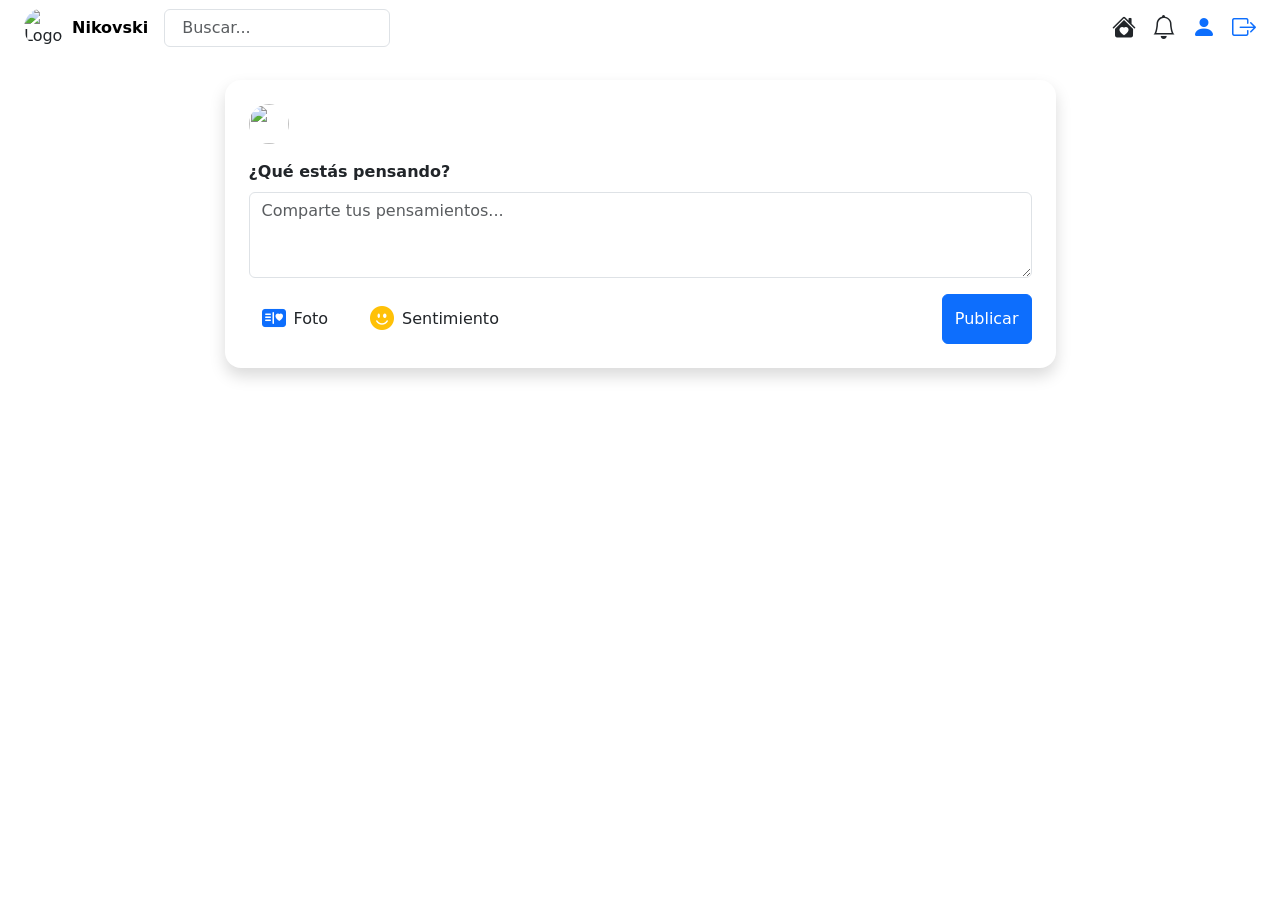
==== home.html @ c0028bb4 "moviendo htmls" ====
<!doctype html>
<html lang="en">
  <head>
    <meta charset="UTF-8" />
    <meta name="viewport" content="width=device-width, initial-scale=1.0" />
    <link
      href="https://cdn.jsdelivr.net/npm/bootstrap@5.3.8/dist/css/bootstrap.min.css"
      rel="stylesheet"
    />
    <!-- Iconos -->
    <link
      rel="stylesheet"
      href="https://cdn.jsdelivr.net/npm/bootstrap-icons@1.11.3/font/bootstrap-icons.css"
    />
    <link rel="stylesheet" href="/Primer_Modulo/style.css" />
    <title>Home</title>
  </head>
  <body>
    <!-- Barra de navegación -->
    <section>
      <nav class="navbar custom-navbar px-4">
        <img
          src="/Primer_Modulo/Imagenes/Logo.png"
          alt="Logo"
          class="rounded-circle me-2"
          width="40"
          height="40"
        />
        <span class="navbar-brand fw-bold text-pink fs-6">Nikovski</span>
        <form class="me-auto search-box">
          <input type="search" class="form-control" placeholder=" Buscar..." />
        </form>
        <div class="icons d-flex align-items-center gap-3">
          <i class="bi bi-house-heart-fill fs-4"></i>
          <i class="bi bi-bell fs-4"></i>
          <a href="/Primer_Modulo/HTML/perfil.html">
          <i class="bi bi-person-fill fs-4"></i></a>
          <a href="/Primer_Modulo/HTML/Inicio.html">
          <i class="bi bi-box-arrow-right fs-4"></i></a>
        </div>
      </nav>
    </section>
    <main>
      <!-- Contenido principal -->
      <section>
        <div class="container">
          <div class="row justify-content-center mt-4">
            <div class="col-12 col-md-6 col-lg-9">
              <div class="p-4 rounded-4 shadow bg-white">
                <!-- avatar + texto -->
                <div class="d-flex align-items-center mb-3">
                  <img
                    src="https://api.dicebear.com/9.x/pixel-art/svg"
                    class="rounded-circle me-2"
                    width="40"
                    height="40"
                  />
                </div>

                <label for="postContent" class="form-label fw-bold">
                  ¿Qué estás pensando?
                </label>

                <textarea
                  id="postContent"
                  class="form-control mb-3"
                  rows="3"
                  placeholder="Comparte tus pensamientos..."
                ></textarea>
                <!-- Botones izquierda -->
                <div class="d-flex gap-3 flex-wrap">
                  <!-- Botón foto -->
                  <label
                    for="fileInput"
                    class="btn btn d-flex align-items-center gap-2"
                  >
                    <i class="bi bi-postcard-heart-fill text-primary fs-4"></i>
                    Foto
                  </label>
                  <input type="file" id="fileInput" hidden accept="image/*" />
                  
                  <!-- Botón sentimiento -->
                  <button class="btn d-flex align-items-center gap-2">
                    <i class="bi bi-emoji-smile-fill text-warning fs-4"></i>
                    Sentimiento
                  </button>
                  <button id="btnPublicar" class="btn btn-primary ms-auto">
                    Publicar
                  </button>
                </div>
              </div>
            </div>
          </div>
          <!-- Contenedor de publicaciones -->
          <div class="row justify-content-center mt-1">
            <div class="ol-12 col-md-6 col-lg-9">
              <div id="postsContainer" class="mt-4"></div>
            </div>
          </div>
      </section>
    </main>
    <script src="https://cdn.jsdelivr.net/npm/bootstrap@5.3.8/dist/js/bootstrap.bundle.min.js"></script>
    <script src="/Primer_Modulo/script.js"></script>
  </body>
</html>
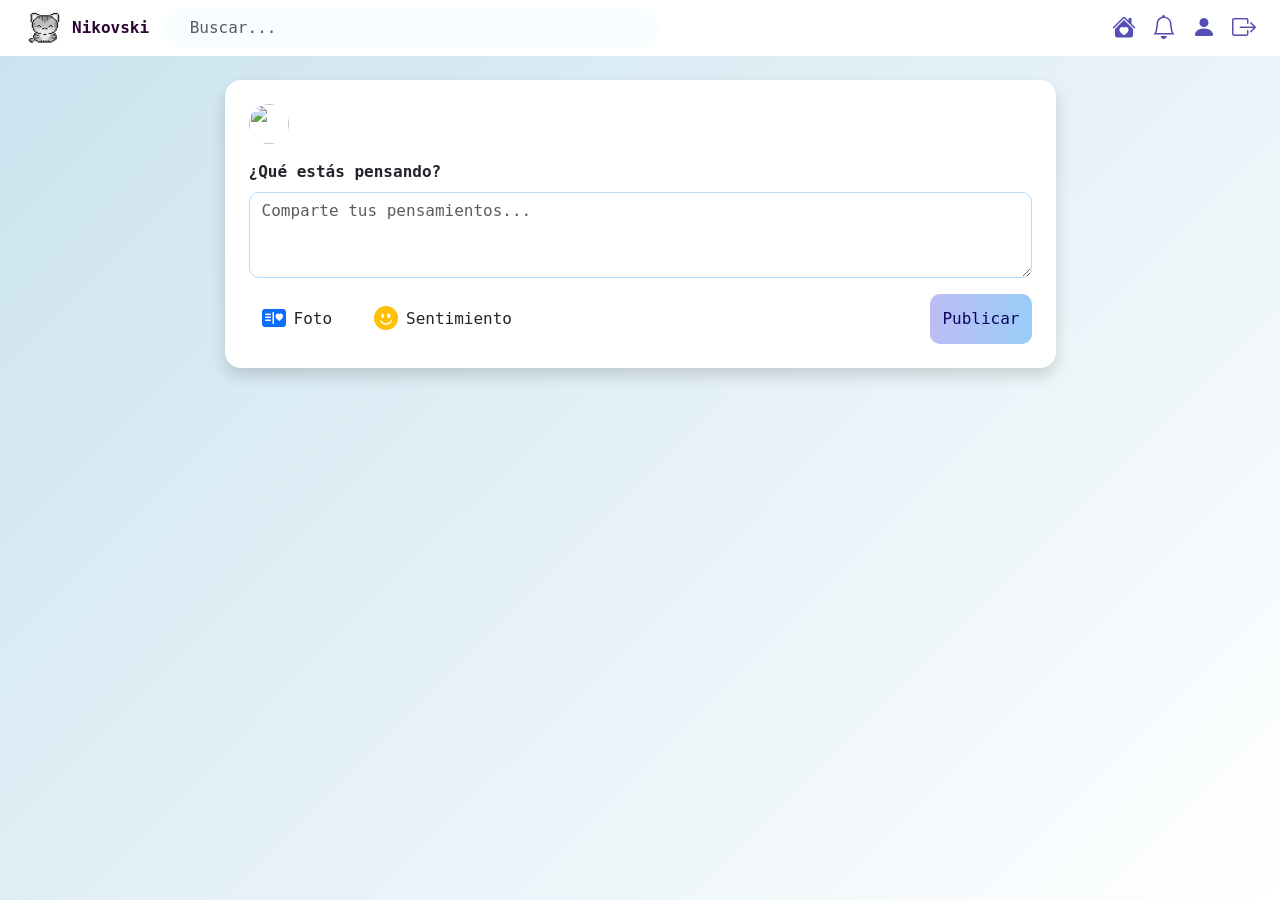
==== commit 918323dd: "moviendo todo" ====
--- a/home.html
+++ b/home.html
@@ -12,7 +12,7 @@
       rel="stylesheet"
       href="https://cdn.jsdelivr.net/npm/bootstrap-icons@1.11.3/font/bootstrap-icons.css"
     />
-    <link rel="stylesheet" href="/Primer_Modulo/style.css" />
+    <link rel="stylesheet" href="style.css" />
     <title>Home</title>
   </head>
   <body>
@@ -20,7 +20,7 @@
     <section>
       <nav class="navbar custom-navbar px-4">
         <img
-          src="/Primer_Modulo/Imagenes/Logo.png"
+          src="Logo.png"
           alt="Logo"
           class="rounded-circle me-2"
           width="40"
@@ -33,9 +33,9 @@
         <div class="icons d-flex align-items-center gap-3">
           <i class="bi bi-house-heart-fill fs-4"></i>
           <i class="bi bi-bell fs-4"></i>
-          <a href="/Primer_Modulo/HTML/perfil.html">
+          <a href="perfil.html">
           <i class="bi bi-person-fill fs-4"></i></a>
-          <a href="/Primer_Modulo/HTML/Inicio.html">
+          <a href="index.html">
           <i class="bi bi-box-arrow-right fs-4"></i></a>
         </div>
       </nav>
@@ -100,6 +100,6 @@
       </section>
     </main>
     <script src="https://cdn.jsdelivr.net/npm/bootstrap@5.3.8/dist/js/bootstrap.bundle.min.js"></script>
-    <script src="/Primer_Modulo/script.js"></script>
+    <script src="script.js"></script>
   </body>
 </html>
--- a/style.css
+++ b/style.css
@@ -0,0 +1,128 @@
+/* Fondo degradado */
+body {
+  margin: 0;
+  height: 100vh;
+  background: linear-gradient(135deg, #a4cfe397, #ffffff66);
+  font-family: "monospace", monospace;
+}
+/*logo*/
+
+.logo img {
+  width: 70px;
+  height: auto;
+}
+
+/* Tarjeta */
+.login-card {
+  border-radius: 20px;
+  padding: 30px;
+  width: 100%;
+  max-width: 380px;
+  border: none;
+}
+
+/* Título */
+h4 {
+  color: #110a8f;
+}
+
+/* Texto secundario */
+.text-muted {
+  color: #3a7fed !important;
+}
+
+/* Inputs */
+.form-control {
+  border-radius: 10px;
+  border: 1px solid #b4ddfe;
+}
+
+.form-control:focus {
+  border-color: #84cafc;
+  box-shadow: 0 0 0 0.2rem #84c6fc40;
+}
+
+/* Botón */
+.btn-primary {
+  background: linear-gradient(90deg, #1616d949, #3a9def83);
+  border: none;
+  border-radius: 10px;
+  color: #0a0360;
+  font-weight: 500;
+}
+
+.btn-primary:hover {
+  opacity: 0.9;
+}
+
+/*HOME*/
+.custom-navbar {
+  background-color: #ffffff;
+}
+
+.text-pink {
+  color: #2d0534;
+  font-size: 1.5rem;
+}
+
+.search-box {
+  width: 40%;
+}
+
+.search-box input {
+  border-radius: 50px;
+  border: none;
+  padding: 8px 15px;
+  background-color: #e9fbfe53;
+}
+
+.icons i {
+  font-size: 1.2rem;
+  color: #150998b8;
+  cursor: pointer;
+}
+
+.subheader {
+  background-color: #ede9fe;
+  padding: 8px;
+  color: #7c3aed;
+}
+
+img.rounded-circle {
+  object-fit: cover;
+}
+
+.icon-btn {
+  border: none;
+  background: transparent;
+  padding: 0;
+}
+
+.like-icon {
+  color: #9ca3af; /* gris */
+  transition: 0.3s;
+  border: none;
+}
+
+.like-btn.active .like-icon {
+  color: #e6a4b4; /* tu rosado */
+  border: none;
+}
+
+@media (max-width: 576px) {
+  #btnPublicar {
+    width: 100%;
+  }
+}
+
+/* Perfil */
+.online-dot {
+  position: absolute;
+  bottom: 5px;
+  right: 5px;
+  width: 15px;
+  height: 15px;
+  background-color: #22c55e; /* verde */
+  border-radius: 50%;
+  border: 2px solid white;
+}
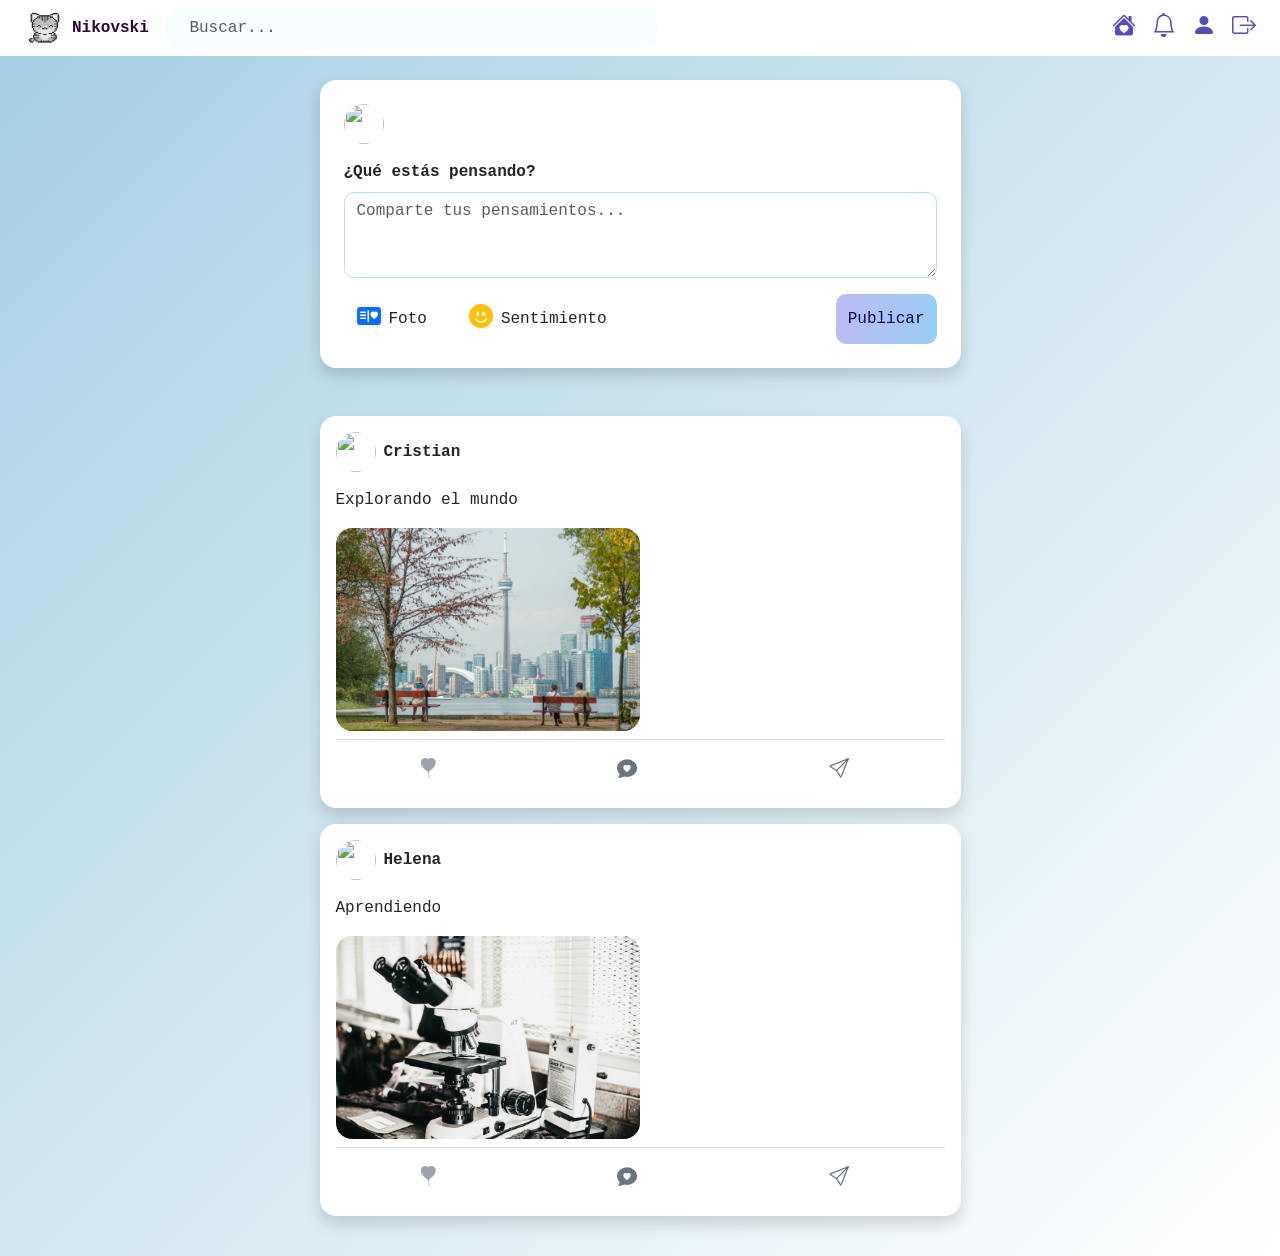
==== commit bcdda3d2: "mejorando" ====
--- a/home.html
+++ b/home.html
@@ -33,10 +33,8 @@
         <div class="icons d-flex align-items-center gap-3">
           <i class="bi bi-house-heart-fill fs-4"></i>
           <i class="bi bi-bell fs-4"></i>
-          <a href="perfil.html">
-          <i class="bi bi-person-fill fs-4"></i></a>
-          <a href="index.html">
-          <i class="bi bi-box-arrow-right fs-4"></i></a>
+          <a href="perfil.html"> <i class="bi bi-person-fill fs-4"></i></a>
+          <a href="index.html"> <i class="bi bi-box-arrow-right fs-4"></i></a>
         </div>
       </nav>
     </section>
@@ -45,12 +43,12 @@
       <section>
         <div class="container">
           <div class="row justify-content-center mt-4">
-            <div class="col-12 col-md-6 col-lg-9">
+            <div class="col-10 col-md-4 col-lg-7">
               <div class="p-4 rounded-4 shadow bg-white">
                 <!-- avatar + texto -->
                 <div class="d-flex align-items-center mb-3">
                   <img
-                    src="https://api.dicebear.com/9.x/pixel-art/svg"
+                    src="https://api.dicebear.com/9.x/pixel-art/svg?hair=long01&hairColor=28150a&mouth=happy06&skinColor=f5cfa0&seed=Robert"
                     class="rounded-circle me-2"
                     width="40"
                     height="40"
@@ -78,7 +76,7 @@
                     Foto
                   </label>
                   <input type="file" id="fileInput" hidden accept="image/*" />
-                  
+
                   <!-- Botón sentimiento -->
                   <button class="btn d-flex align-items-center gap-2">
                     <i class="bi bi-emoji-smile-fill text-warning fs-4"></i>
@@ -91,12 +89,123 @@
               </div>
             </div>
           </div>
-          <!-- Contenedor de publicaciones -->
-          <div class="row justify-content-center mt-1">
-            <div class="ol-12 col-md-6 col-lg-9">
-              <div id="postsContainer" class="mt-4"></div>
-            </div>
+          <!-- Contenedor de publicaciones -->        
+            <div class="row justify-content-center mt-4">
+              <div class="col-10 col-md-4 col-lg-7">
+                <div id="postsContainer" class="mt-4">
+      
+                    <!--  Ejemplo 1 -->
+                      <div class="post p-3 mb-3 rounded-4 shadow bg-white">
+                        <div class="d-flex align-items-center mb-3">
+                          <img 
+                            src="https://api.dicebear.com/9.x/pixel-art/svg?hair=short13&hairColor=28150a&skinColor=ffdbac&seed=Alexander"
+                            class="rounded-circle me-2"
+                            width="40"
+                            height="40"
+                          />
+                          <strong>Cristian</strong>
+                        </div>
+
+                        <p class="mb-3">Explorando el mundo</p>
+
+                        <img 
+                          src="Toronto.jpg"
+                          class="img-fluid rounded-4 w-50 mb-2 post-img"
+                          alt="Publicación"
+                        >
+
+                        <div class="d-flex justify-content-around border-top pt-2">
+
+                          <!-- LIKE -->
+                          <button class="btn icon-btn like-btn">
+                            <i class="bi bi-balloon-heart-fill like-icon fs-5"></i>
+                          </button>
+
+                          <!-- COMMENT -->
+                          <button class="btn comment-btn">
+                            <i class="bi bi-chat-heart-fill fs-5 text-secondary"></i>
+                          </button>
+
+                          <!-- SHARE -->
+                          <button class="btn">
+                           <i class="bi bi-send fs-5 text-secondary"></i>
+                          </button>
+
+                        </div>
+
+                        <!-- SECCIÓN DE COMENTARIOS -->
+                        <div class="comment-section mt-3 d-none">
+                          <input 
+                            type="text" 
+                            class="form-control comment-input" 
+                            placeholder="Escribe un comentario..."
+                          >
+
+                          <div class="comments-list mt-2"></div>
+                        </div>
+
+                      </div>
+                    
+
+                    <!-- Ejemplo 2 -->
+                    <div class="post p-3 mb-3 rounded-4 shadow bg-white">
+                        <div class="d-flex align-items-center mb-3">
+                          <img 
+                            src="https://api.dicebear.com/9.x/pixel-art/svg?hair=long03&hairColor=28150a&skinColor=ffdbac&seed=Sarah"
+                            class="rounded-circle me-2"
+                            width="40px"
+                            height="40px"
+                          />
+                          <strong>Helena</strong>
+                        </div>
+
+                        <p class="mb-3">Aprendiendo</p>
+
+                        <img 
+                          src="Lab.jpg"
+                          class="img-fluid rounded-4 w-50 mb-2 post-img"
+                          alt="Publicación"
+                        >
+
+                        <div class="d-flex justify-content-around border-top pt-2">
+
+                          <!-- LIKE -->
+                          <button class="btn icon-btn like-btn">
+                            <i class="bi bi-balloon-heart-fill like-icon fs-5"></i>
+                          </button>
+
+                          <!-- COMMENT -->
+                          <button class="btn comment-btn">
+                            <i class="bi bi-chat-heart-fill fs-5 text-secondary"></i>
+                          </button>
+
+                          <!-- SHARE -->
+                          <button class="btn">
+                            <i class="bi bi-send fs-5 text-secondary"></i>
+                          </button>
+
+                        </div>
+
+                        <!-- SECCIÓN DE COMENTARIOS -->
+                        <div class="comment-section mt-3 d-none">
+                          <input 
+                            type="text" 
+                            class="form-control comment-input" 
+                            placeholder="Escribe un comentario..."
+                          >
+
+                          <div class="comments-list mt-2"></div>
+                        </div>
+
+                      </div>
+                    
+                      </div>                      
+
+        <div class="row justify-content-center mt-1">
+          <div class="col-12 col-md-6 col-lg-9">
+            <div id="postsContainer" class="mt-4"></div>
           </div>
+        </div>
       </section>
     </main>
     <script src="https://cdn.jsdelivr.net/npm/bootstrap@5.3.8/dist/js/bootstrap.bundle.min.js"></script>
--- a/style.css
+++ b/style.css
@@ -1,9 +1,9 @@
 /* Fondo degradado */
 body {
   margin: 0;
-  height: 100vh;
-  background: linear-gradient(135deg, #a4cfe397, #ffffff66);
-  font-family: "monospace", monospace;
+  min-height: 100vh;
+  background: linear-gradient(135deg, #a4cfe3, #ffffff);
+  font-family: monospace;
 }
 /*logo*/
 
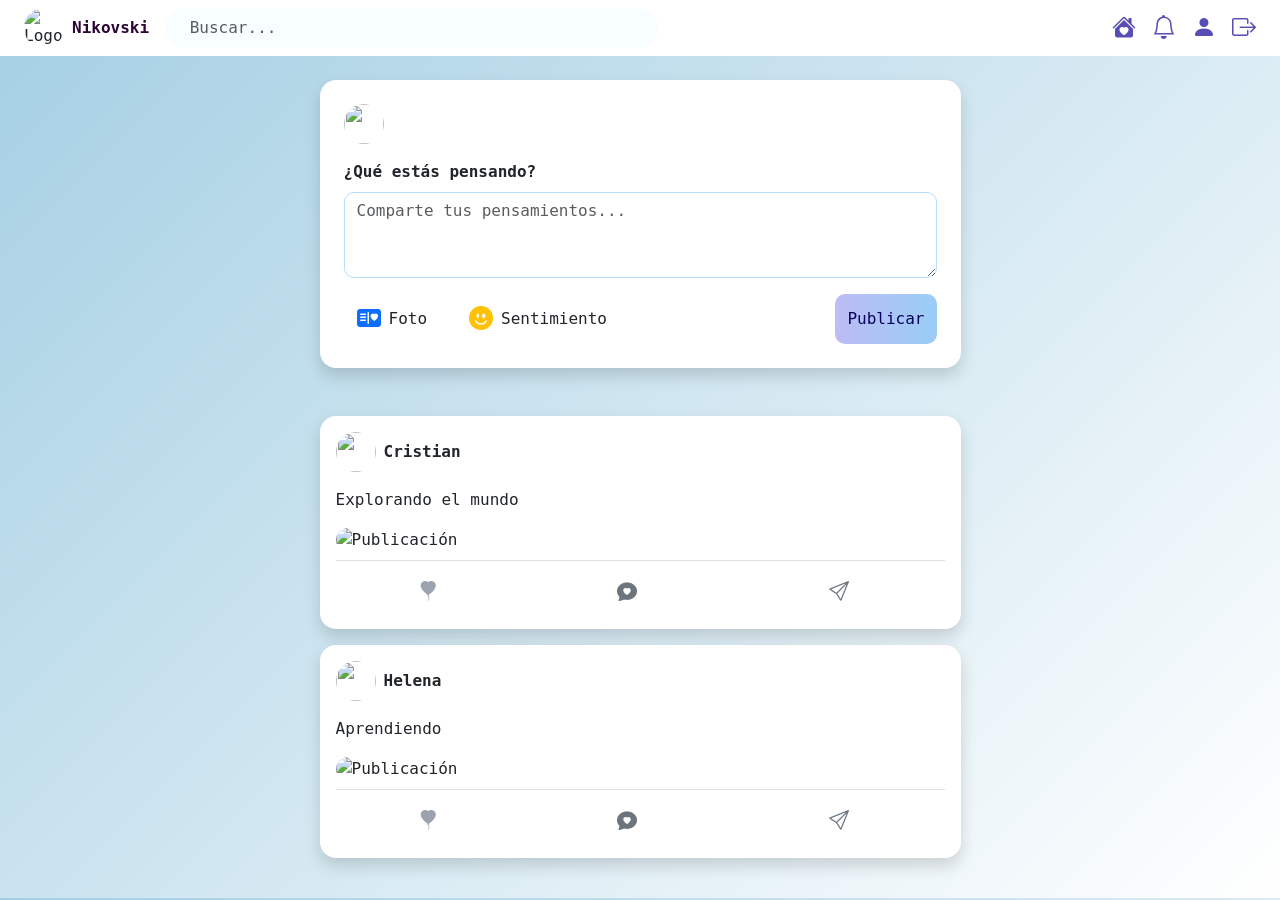
==== commit a4711deb: "Organizando" ====
--- a/home.html
+++ b/home.html
@@ -20,7 +20,7 @@
     <section>
       <nav class="navbar custom-navbar px-4">
         <img
-          src="Logo.png"
+          src="/Primer_Modulo/imagenes/Logo.png"
           alt="Logo"
           class="rounded-circle me-2"
           width="40"
@@ -109,7 +109,7 @@
                         <p class="mb-3">Explorando el mundo</p>
 
                         <img 
-                          src="Toronto.jpg"
+                          src="/Primer_Modulo/imagenes/Toronto.jpg"
                           class="img-fluid rounded-4 w-50 mb-2 post-img"
                           alt="Publicación"
                         >
@@ -162,7 +162,7 @@
                         <p class="mb-3">Aprendiendo</p>
 
                         <img 
-                          src="Lab.jpg"
+                          src="/Primer_Modulo/imagenes/Lab.jpg"
                           class="img-fluid rounded-4 w-50 mb-2 post-img"
                           alt="Publicación"
                         >
--- a/style.css
+++ b/style.css
@@ -1,9 +1,17 @@
 /* Fondo degradado */
 body {
   margin: 0;
-  min-height: 100vh;
+  padding: 0;
+  min-height: 100%;
   background: linear-gradient(135deg, #a4cfe3, #ffffff);
   font-family: monospace;
+}
+
+/* Evita fondos extra */
+main,
+section,
+.container {
+  background: transparent;
 }
 /*logo*/
 
